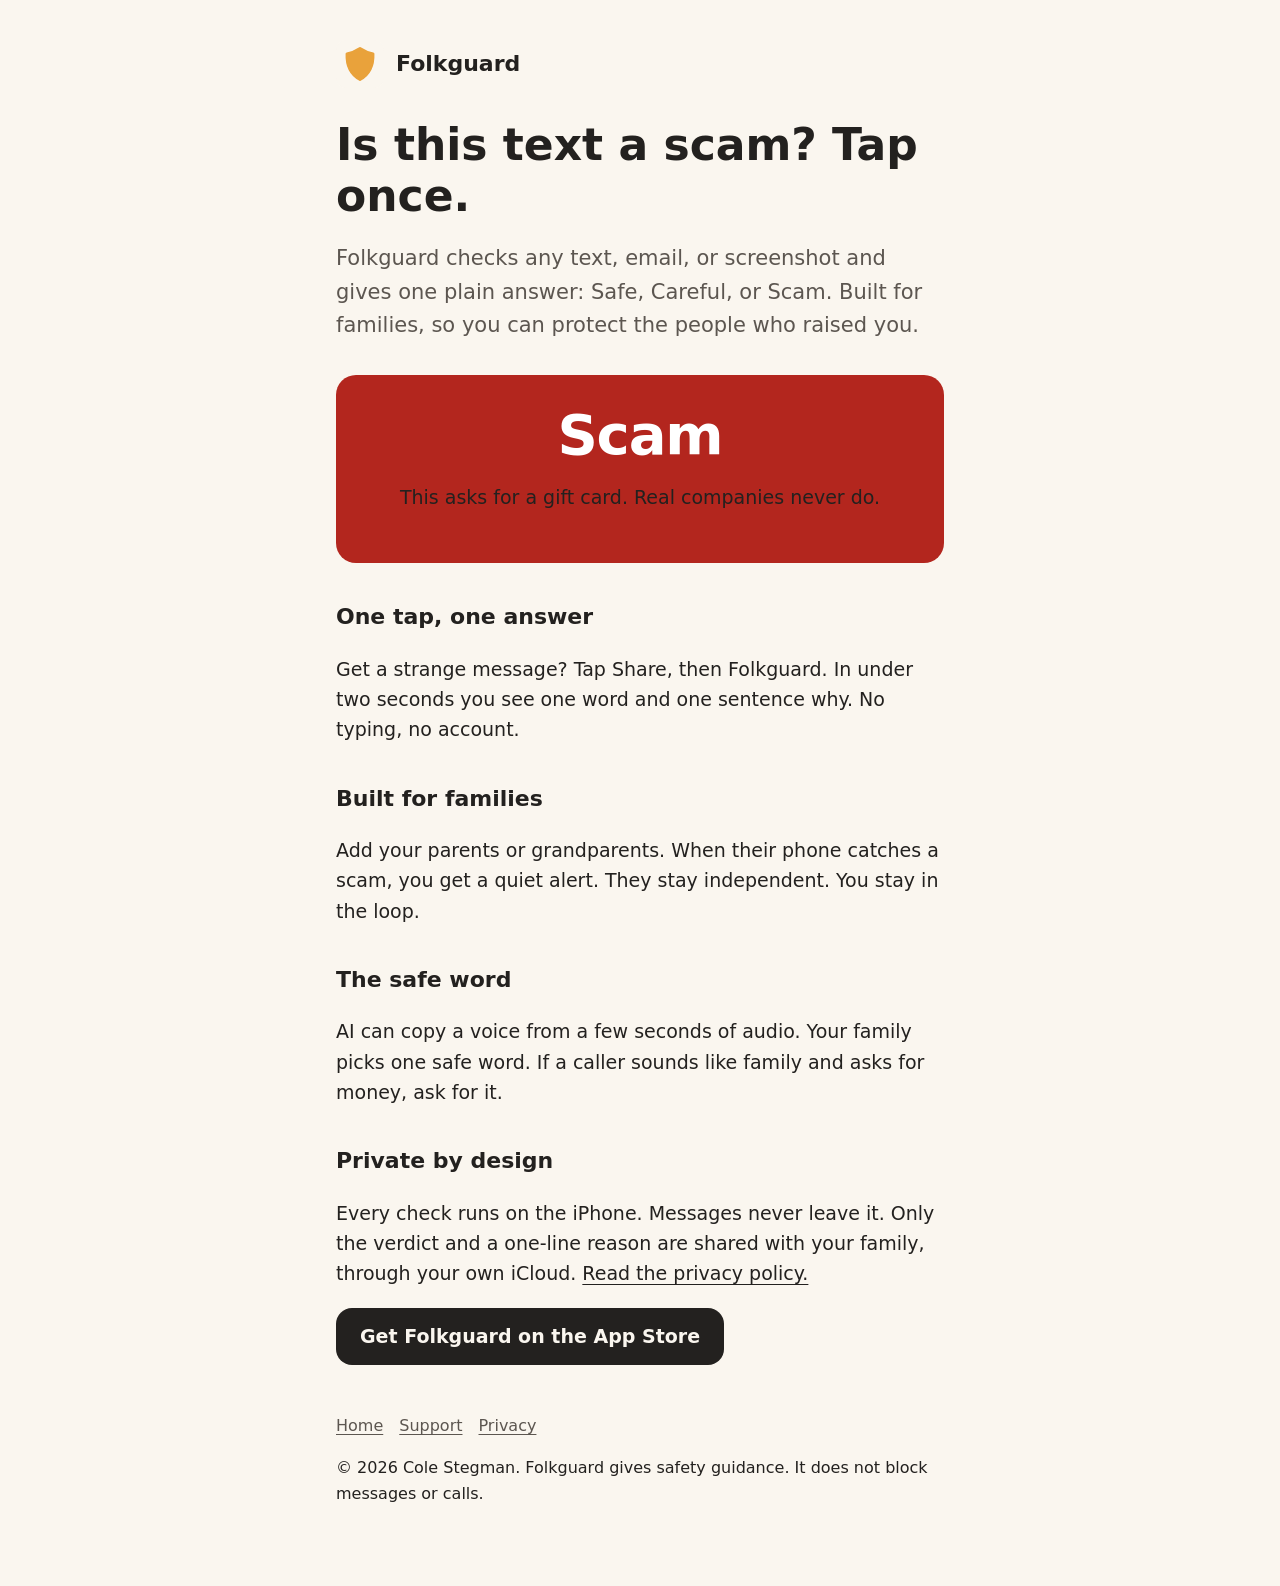
==== index.html @ 1bae9afa "Publish Folkguard site" ====
<!doctype html>
<html lang="en">
<head>
<meta charset="utf-8">
<meta name="viewport" content="width=device-width, initial-scale=1">
<title>Folkguard: Scam Checker</title>
<meta name="description" content="One tap tells you if a text, email, or screenshot is a scam. Built for families.">
<link rel="icon" href="icon.svg" type="image/svg+xml">
<link rel="stylesheet" href="style.css">
</head>
<body>
<main>
<header><img src="icon.svg" alt=""><a href="./">Folkguard</a></header>
<h1>Is this text a scam? Tap once.</h1>
<p class="lede">Folkguard checks any text, email, or screenshot and gives one plain answer: Safe, Careful, or Scam. Built for families, so you can protect the people who raised you.</p>
<div class="verdict" role="img" aria-label="Example verdict: Scam. This asks for a gift card. Real companies never do."><strong>Scam</strong><p>This asks for a gift card. Real companies never do.</p></div>
<h2>One tap, one answer</h2>
<p>Get a strange message? Tap Share, then Folkguard. In under two seconds you see one word and one sentence why. No typing, no account.</p>
<h2>Built for families</h2>
<p>Add your parents or grandparents. When their phone catches a scam, you get a quiet alert. They stay independent. You stay in the loop.</p>
<h2>The safe word</h2>
<p>AI can copy a voice from a few seconds of audio. Your family picks one safe word. If a caller sounds like family and asks for money, ask for it.</p>
<h2>Private by design</h2>
<p>Every check runs on the iPhone. Messages never leave it. Only the verdict and a one-line reason are shared with your family, through your own iCloud. <a href="privacy">Read the privacy policy.</a></p>
<p><a class="button" href="https://apps.apple.com/us/search?term=folkguard">Get Folkguard on the App Store</a></p>
<footer><a href="./">Home</a><a href="support">Support</a><a href="privacy">Privacy</a><p>© 2026 Cole Stegman. Folkguard gives safety guidance. It does not block messages or calls.</p></footer>
</main>
</body>
</html>
---- style.css ----
:root { --bg: #FAF6EF; --surface: #FFFFFF; --text: #23211F; --muted: #5C5650; --amber: #E9A23B; --red: #B3261E; color-scheme: light dark; }
@media (prefers-color-scheme: dark) { :root { --bg: #1B1A19; --surface: #2A2826; --text: #F5F1EA; --muted: #BDB5AB; } }
* { box-sizing: border-box; }
html { -webkit-text-size-adjust: 100%; }
body { margin: 0; background: var(--bg); color: var(--text); font: 1.1875rem/1.6 ui-rounded, -apple-system, "SF Pro Rounded", system-ui, sans-serif; }
main { max-width: 40rem; margin: 0 auto; padding: 2.5rem 1rem 4rem; }
header { display: flex; align-items: center; gap: .75rem; margin-bottom: 2rem; }
header img { width: 3rem; height: 3rem; border-radius: 22%; }
header a { color: inherit; text-decoration: none; font-weight: 800; font-size: 1.375rem; }
h1 { font-size: clamp(2rem, 7vw, 2.75rem); line-height: 1.15; margin: 0 0 1rem; }
h2 { font-size: 1.375rem; margin: 2.25rem 0 .5rem; }
p, li { color: var(--text); }
.lede { font-size: 1.3125rem; color: var(--muted); }
.card { background: var(--surface); border-radius: 1.25rem; padding: 1.25rem 1.5rem; margin: 1.25rem 0; }
.verdict { background: var(--red); color: #fff; border-radius: 1.25rem; padding: 2rem 1.5rem; text-align: center; margin: 2rem 0; }
.verdict strong { display: block; font-size: 3.5rem; line-height: 1; letter-spacing: -.02em; }
.button { display: inline-block; background: var(--text); color: var(--bg); padding: .85rem 1.5rem; border-radius: 1rem; font-weight: 700; text-decoration: none; min-height: 44px; }
.button.secondary { background: transparent; color: var(--text); border: 2px solid var(--muted); }
a { color: var(--text); text-underline-offset: .2em; }
footer { margin-top: 3rem; color: var(--muted); font-size: 1rem; }
footer a { color: var(--muted); margin-right: 1rem; }
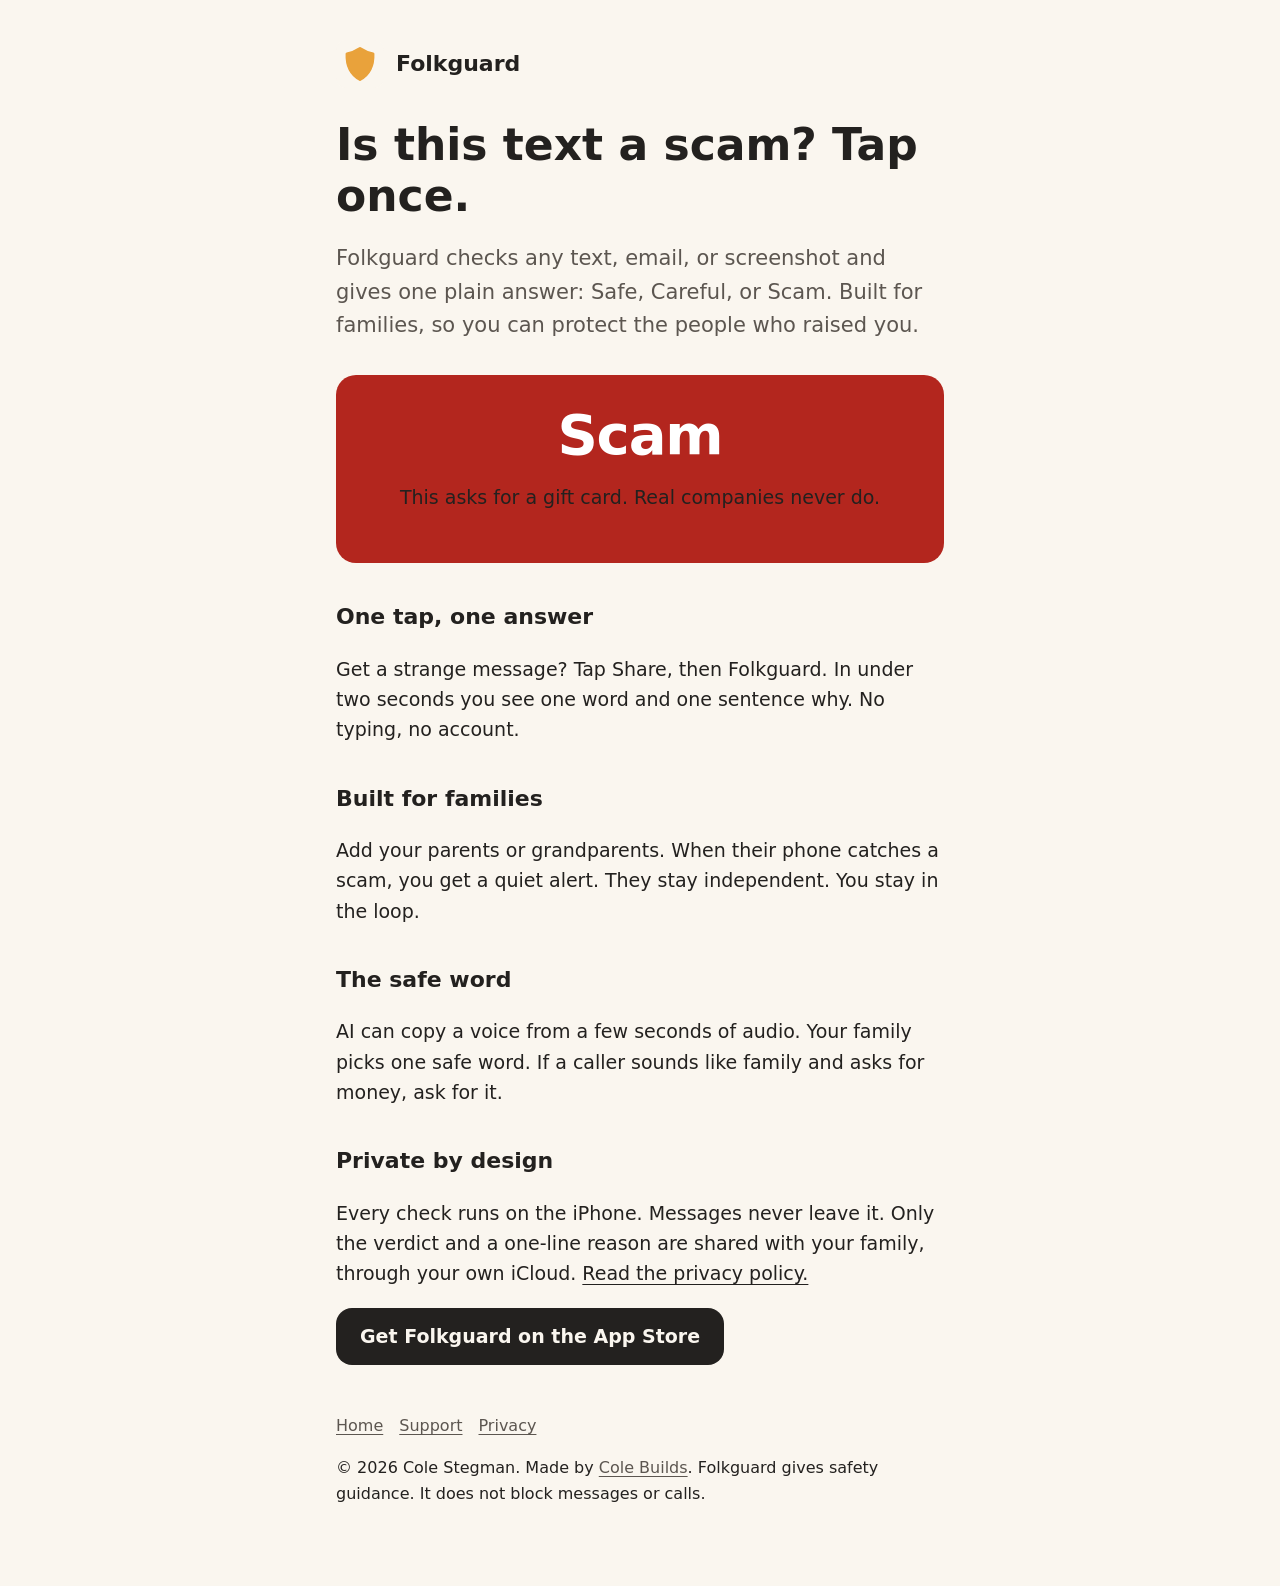
==== commit 0bab9447: "Add small Made by Cole Builds footer credit Co-Authored-By: Claude Opus 5.5 <noreply@anthropic.com> " ====
--- a/index.html
+++ b/index.html
@@ -23,7 +23,7 @@
 <h2>Private by design</h2>
 <p>Every check runs on the iPhone. Messages never leave it. Only the verdict and a one-line reason are shared with your family, through your own iCloud. <a href="privacy">Read the privacy policy.</a></p>
 <p><a class="button" href="https://apps.apple.com/us/search?term=folkguard">Get Folkguard on the App Store</a></p>
-<footer><a href="./">Home</a><a href="support">Support</a><a href="privacy">Privacy</a><p>© 2026 Cole Stegman. Folkguard gives safety guidance. It does not block messages or calls.</p></footer>
+<footer><a href="./">Home</a><a href="support">Support</a><a href="privacy">Privacy</a><p>© 2026 Cole Stegman. Made by <a href="https://colebuildsai.com" style="margin:0;text-decoration:underline">Cole Builds</a>. Folkguard gives safety guidance. It does not block messages or calls.</p></footer>
 </main>
 </body>
 </html>
